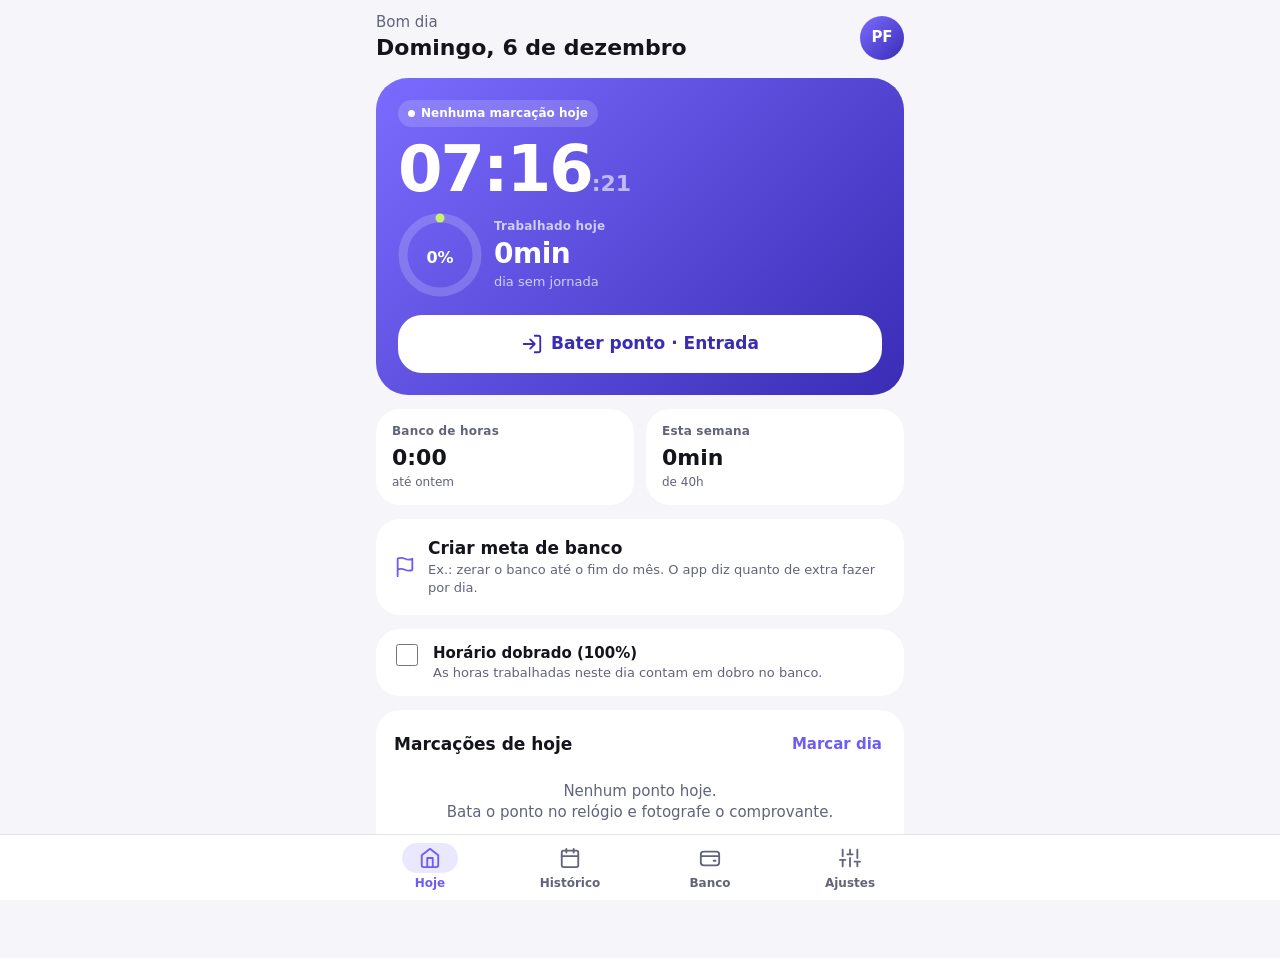
==== index.html @ add98989 "Ponto Foto web (PWA) para iPhone Co-Authored-By: Claude Opus 5.5 <noreply@anthropic.com> Claude-Sess" ====
<!doctype html>
<html lang="pt-BR">
<head>
  <meta charset="utf-8">
  <meta name="viewport" content="width=device-width, initial-scale=1, viewport-fit=cover">
  <title>Ponto Foto</title>
  <meta name="description" content="Registro de ponto pela foto do comprovante, banco de horas e conferência do espelho.">
  <meta name="theme-color" content="#0D0E14">
  <meta name="apple-mobile-web-app-capable" content="yes">
  <meta name="mobile-web-app-capable" content="yes">
  <meta name="apple-mobile-web-app-status-bar-style" content="black-translucent">
  <meta name="apple-mobile-web-app-title" content="Ponto Foto">
  <link rel="manifest" href="manifest.webmanifest">
  <link rel="icon" href="icons/icon-192.png">
  <link rel="apple-touch-icon" href="icons/icon-180.png">
  <link rel="stylesheet" href="css/app.css">
</head>
<body>
  <main id="app"></main>
  <div id="overlay"></div>
  <input id="in-camera" class="hidden-input" type="file" accept="image/*" capture="environment">
  <input id="in-gallery" class="hidden-input" type="file" accept="image/*">
  <input id="in-esp-camera" class="hidden-input" type="file" accept="image/*" capture="environment">
  <input id="in-esp-files" class="hidden-input" type="file" accept="image/*,application/pdf" multiple>
  <input id="in-backup" class="hidden-input" type="file" accept="application/json,.json">
  <script type="module" src="js/app.js"></script>
</body>
</html>
---- css/app.css ----
@font-face {
  font-family: 'Manrope';
  src: url('../vendor/fonts/manrope.woff2') format('woff2');
  font-weight: 200 800;
  font-display: swap;
}

:root {
  --bg: #F5F5FA; --surface: #FFFFFF; --surface-2: #F0F0F7; --surface-3: #E8E8F1;
  --text: #14151C; --muted: #61647A; --outline: #E3E3EC;
  --primary: #6D5DF6; --primary-soft: rgba(109, 93, 246, .14); --on-primary: #fff;
  --entrada: #13A86B; --saida: #E08A00; --positive: #13A86B; --negative: #D93848; --accent: #C6F36B;
  --brand: linear-gradient(135deg, #7B6CFF 0%, #3A2CB5 100%);
  --radius-s: 12px; --radius-m: 18px; --radius-l: 24px; --radius-xl: 32px;
  --safe-b: env(safe-area-inset-bottom, 0px); --safe-t: env(safe-area-inset-top, 0px);
  color-scheme: light;
}
@media (prefers-color-scheme: dark) {
  :root {
    --bg: #0D0E14; --surface: #171923; --surface-2: #1E202B; --surface-3: #262936;
    --text: #ECEDF3; --muted: #9A9DB0; --outline: #272A37;
    --primary: #9D92FF; --primary-soft: rgba(157, 146, 255, .16); --on-primary: #15104A;
    --entrada: #5EE0A0; --saida: #FFC266; --positive: #5EE0A0; --negative: #FF7A85;
    color-scheme: dark;
  }
}

* { box-sizing: border-box; -webkit-tap-highlight-color: transparent; }
html, body { margin: 0; background: var(--bg); color: var(--text); }
body {
  font-family: 'Manrope', -apple-system, system-ui, sans-serif; font-size: 15px; line-height: 1.4;
  -webkit-font-smoothing: antialiased; overscroll-behavior-y: none;
}
button, input, select { font: inherit; color: inherit; }
button { cursor: pointer; border: 0; background: none; padding: 0; }

#app { max-width: 560px; margin: 0 auto; padding: calc(var(--safe-t) + 12px) 16px calc(var(--safe-b) + 96px); }
.stack > * + * { margin-top: 14px; }
.row { display: flex; align-items: center; gap: 12px; }
.grow { flex: 1; min-width: 0; }
.muted { color: var(--muted); }
.small { font-size: 13px; }
.xs { font-size: 12px; }
.center { text-align: center; }
.pos { color: var(--positive); } .neg { color: var(--negative); }
.h1 { font-size: 28px; font-weight: 800; letter-spacing: -.5px; margin: 0; }
.h2 { font-size: 22px; font-weight: 800; margin: 0; }
.h3 { font-size: 17px; font-weight: 800; margin: 0; }
.big { font-size: 26px; font-weight: 800; }
.label { font-size: 12px; font-weight: 700; color: var(--muted); letter-spacing: .2px; }

.card { background: var(--surface); border-radius: var(--radius-l); padding: 18px; }
.card.tight { padding: 14px 16px; }
.card.tap { cursor: pointer; }
.brand { background: var(--brand); color: #fff; border-radius: var(--radius-xl); padding: 22px; }
.brand .muted { color: rgba(255,255,255,.72); }

.pill { display: inline-flex; align-items: center; gap: 6px; padding: 5px 10px; border-radius: 999px; font-size: 12px; font-weight: 700; }
.pill .dot { width: 7px; height: 7px; border-radius: 50%; background: currentColor; }
.chip { display: inline-flex; align-items: center; padding: 7px 12px; border-radius: 999px; background: var(--surface-2); font-weight: 700; font-size: 13px; }
.chip.on { background: var(--primary-soft); color: var(--primary); box-shadow: inset 0 0 0 1.5px var(--primary); }
.chips { display: flex; flex-wrap: wrap; gap: 8px; }

.clock { font-size: 64px; font-weight: 800; letter-spacing: -2px; line-height: 1; }
.clock small { font-size: 22px; opacity: .6; letter-spacing: 0; }

.btn { display: inline-flex; align-items: center; justify-content: center; gap: 8px; height: 50px; padding: 0 18px;
  border-radius: var(--radius-m); background: var(--primary); color: var(--on-primary); font-weight: 800; }
.btn.block { width: 100%; }
.btn.tonal { background: var(--primary-soft); color: var(--primary); }
.btn.outline { background: transparent; color: var(--text); box-shadow: inset 0 0 0 1.5px var(--outline); }
.btn.white { background: #fff; color: #3A2CB5; height: 58px; font-size: 17px; border-radius: var(--radius-l); }
.btn.ghost { background: rgba(255,255,255,.18); color: #fff; }
.btn.danger { background: transparent; color: var(--negative); }
.btn:disabled { opacity: .5; }
.link { color: var(--primary); font-weight: 800; padding: 6px 4px; }
.icon-btn { width: 40px; height: 40px; border-radius: 50%; display: inline-flex; align-items: center; justify-content: center; background: var(--surface-2); font-weight: 800; }

.grid2 { display: grid; grid-template-columns: 1fr 1fr; gap: 12px; }
.grid3 { display: grid; grid-template-columns: 1fr 1fr 1fr; gap: 10px; }
.tile { background: var(--surface); border-radius: var(--radius-l); padding: 14px 16px; }
.tile .v { font-size: 22px; font-weight: 800; margin-top: 4px; }

.avatar { width: 44px; height: 44px; border-radius: 50%; background: var(--brand); color: #fff; display: flex; align-items: center; justify-content: center; font-weight: 800; flex: none; }

.forecast { background: rgba(255,255,255,.12); border-radius: var(--radius-m); padding: 12px; }
.accent { color: var(--accent); }

/* linha do tempo */
.tl-item { display: flex; align-items: center; gap: 14px; padding: 10px 4px; border-radius: var(--radius-m); cursor: pointer; }
.tl-dot { width: 14px; height: 14px; border-radius: 50%; flex: none; }
.tl-time { font-size: 21px; font-weight: 800; width: 70px; }
.tl-gap { margin-left: 10px; padding-left: 28px; border-left: 2px solid var(--outline); height: 22px; font-size: 12px; color: var(--muted); display: flex; align-items: center; }

/* calendário */
.cal { display: grid; grid-template-columns: repeat(7, 1fr); gap: 4px; }
.cal .wd { text-align: center; font-size: 12px; font-weight: 700; color: var(--muted); padding-bottom: 4px; }
.cal .c { aspect-ratio: 1; border-radius: var(--radius-s); display: flex; flex-direction: column; align-items: center; justify-content: center; font-weight: 700; font-size: 14px; }
.cal .c.rec { background: var(--surface-2); }
.cal .c.spec { background: var(--primary-soft); }
.cal .c.today { box-shadow: inset 0 0 0 2px var(--primary); font-weight: 800; }
.cal .c.future { opacity: .35; }
.cal .c i { width: 5px; height: 5px; border-radius: 50%; margin-top: 3px; }

.progress { height: 8px; border-radius: 99px; background: var(--surface-3); overflow: hidden; }
.progress > div { height: 100%; background: var(--primary); border-radius: 99px; }

/* barra de abas */
.tabbar { position: fixed; left: 0; right: 0; bottom: 0; background: var(--surface); border-top: 1px solid var(--outline);
  display: flex; justify-content: center; padding: 8px 8px calc(var(--safe-b) + 8px); z-index: 10; }
.tabbar .in { display: flex; width: 100%; max-width: 560px; }
.tab { flex: 1; display: flex; flex-direction: column; align-items: center; gap: 2px; font-size: 12px; font-weight: 700; color: var(--muted); }
.tab .ic { width: 56px; height: 30px; border-radius: 99px; display: flex; align-items: center; justify-content: center; }
.tab.on { color: var(--primary); }
.tab.on .ic { background: var(--primary-soft); }
.tab svg, .ico { width: 22px; height: 22px; fill: none; stroke: currentColor; stroke-width: 2; stroke-linecap: round; stroke-linejoin: round; }

/* folhas (bottom sheets) */
.scrim { position: fixed; inset: 0; background: rgba(0,0,0,.45); z-index: 20; animation: fade .15s; }
.sheet { position: fixed; left: 0; right: 0; bottom: 0; z-index: 21; background: var(--bg); border-radius: 28px 28px 0 0;
  max-height: 92vh; overflow: auto; padding: 10px 20px calc(var(--safe-b) + 24px); animation: up .2s ease-out; max-width: 560px; margin: 0 auto; }
.sheet .grab { width: 36px; height: 4px; border-radius: 4px; background: var(--outline); margin: 0 auto 14px; }
.full { position: fixed; inset: 0; z-index: 22; background: var(--bg); overflow: auto; padding: calc(var(--safe-t) + 12px) 16px calc(var(--safe-b) + 96px); }
.full .bar { position: fixed; left: 0; right: 0; bottom: 0; padding: 12px 16px calc(var(--safe-b) + 12px); background: var(--bg); }
@keyframes up { from { transform: translateY(40px); opacity: 0; } }
@keyframes fade { from { opacity: 0; } }

.action { display: flex; align-items: center; gap: 14px; padding: 12px 0; cursor: pointer; }
.badge { width: 50px; height: 50px; border-radius: 15px; display: flex; align-items: center; justify-content: center; flex: none; }
.field { display: block; background: var(--surface-2); border-radius: var(--radius-m); padding: 10px 14px; }
.field span { display: block; font-size: 12px; font-weight: 700; color: var(--muted); }
.field input, .field select { width: 100%; border: 0; background: transparent; font-size: 20px; font-weight: 800; padding: 2px 0; outline: none; }
.toggle2 { display: grid; grid-template-columns: 1fr 1fr; gap: 10px; }
.toggle2 button { height: 54px; border-radius: var(--radius-m); background: var(--surface-2); font-weight: 800; color: var(--muted); }
.toggle2 button.on-e { background: color-mix(in srgb, var(--entrada) 18%, transparent); color: var(--entrada); box-shadow: inset 0 0 0 2px var(--entrada); }
.toggle2 button.on-s { background: color-mix(in srgb, var(--saida) 18%, transparent); color: var(--saida); box-shadow: inset 0 0 0 2px var(--saida); }
.check { display: flex; align-items: flex-start; gap: 12px; padding: 8px 4px; cursor: pointer; }
.check input { width: 22px; height: 22px; accent-color: var(--primary); margin-top: 1px; flex: none; }
.notice { display: flex; gap: 10px; padding: 12px; border-radius: var(--radius-m); font-size: 14px; }
.crop { width: 100%; border-radius: var(--radius-m); background: #fff; display: block; }
.photo { width: 100%; height: 180px; object-fit: cover; border-radius: var(--radius-m); display: block; }
.stepper { display: flex; align-items: center; gap: 8px; }
.stepper .val { min-width: 76px; text-align: center; font-weight: 800; font-size: 17px; }
.stepper input[type=time] { width: 96px; text-align: center; font-weight: 800; font-size: 16px; border: 0; background: var(--surface-2); border-radius: 10px; padding: 6px; }

.toast { position: fixed; left: 16px; right: 16px; bottom: calc(var(--safe-b) + 84px); z-index: 30; max-width: 528px; margin: 0 auto;
  background: #22242F; color: #fff; border-radius: var(--radius-m); padding: 14px 16px; display: flex; gap: 12px; align-items: center; animation: up .2s; }
.toast button { color: var(--accent); font-weight: 800; }
.loading { position: fixed; inset: 0; z-index: 40; background: rgba(0,0,0,.5); display: flex; align-items: center; justify-content: center; }
.loading .box { background: var(--surface); border-radius: var(--radius-l); padding: 22px; display: flex; gap: 14px; align-items: center; max-width: 320px; }
.spin { width: 28px; height: 28px; border-radius: 50%; border: 3px solid var(--primary-soft); border-top-color: var(--primary); animation: spin 1s linear infinite; flex: none; }
@keyframes spin { to { transform: rotate(360deg); } }
.viewer { position: fixed; inset: 0; z-index: 50; background: #000; overflow: auto; }
.viewer img { width: 100%; display: block; }
.viewer img.z { width: 300%; }
.viewer .close { position: fixed; top: calc(var(--safe-t) + 12px); right: 12px; background: rgba(255,255,255,.2); color: #fff; }
.hidden-input { position: absolute; width: 1px; height: 1px; opacity: 0; pointer-events: none; }
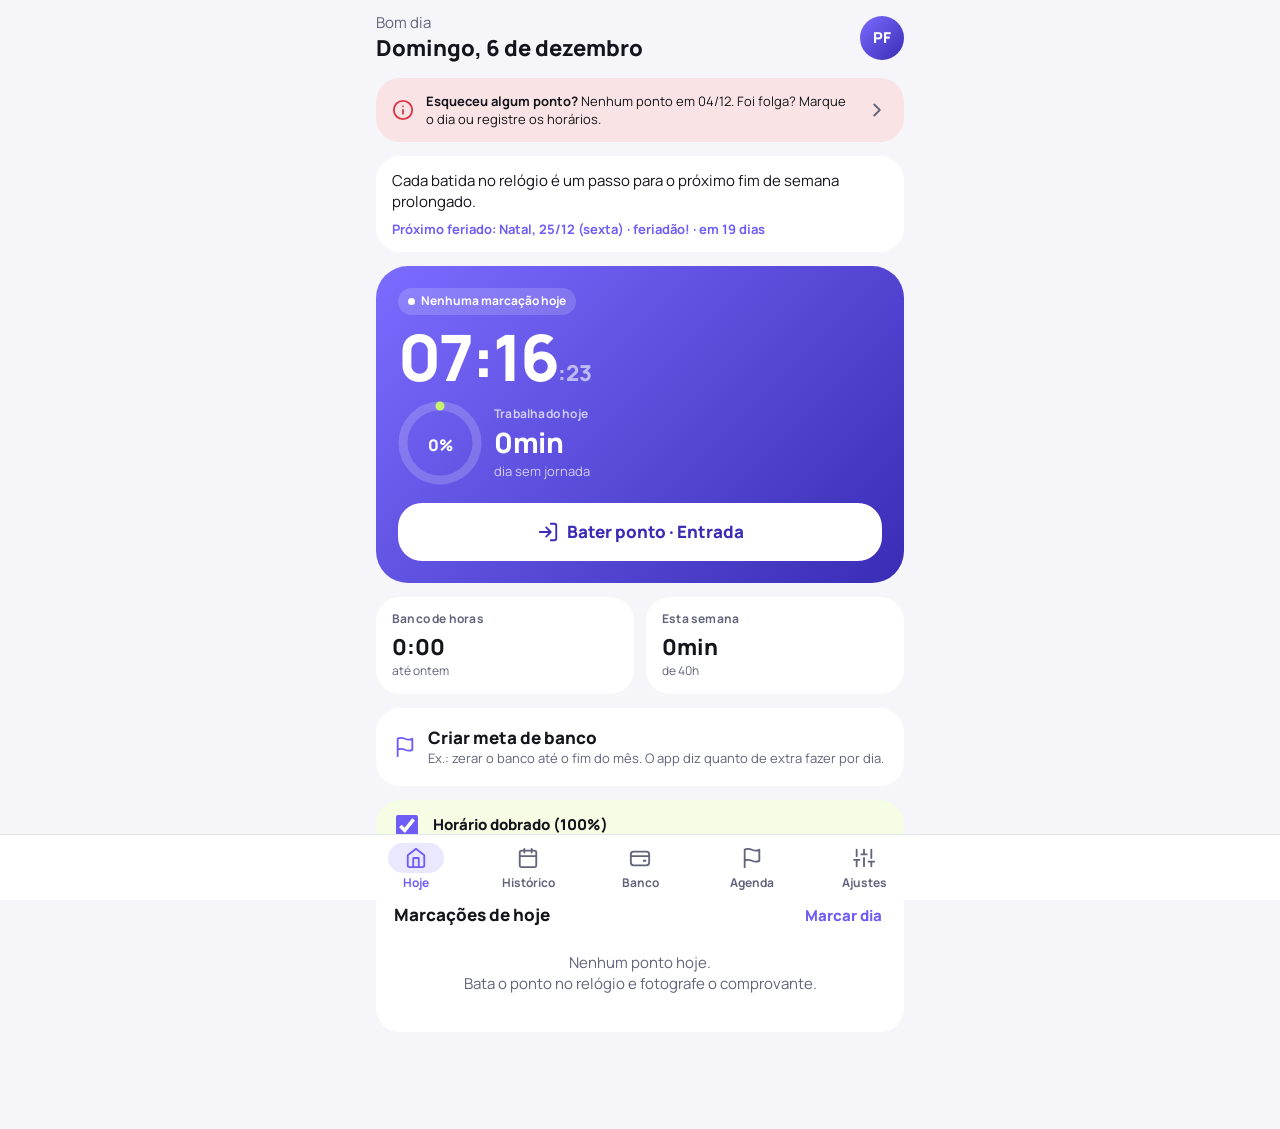
==== commit 2b417478: "Web 1.4: assistente de leitura, marcar na foto, busca de cidade, CSP, backup validado, ações fixadas" ====
--- a/index.html
+++ b/index.html
@@ -2,6 +2,7 @@
 <html lang="pt-BR">
 <head>
   <meta charset="utf-8">
+  <meta http-equiv="Content-Security-Policy" content="default-src 'self'; script-src 'self' blob: 'unsafe-eval' 'wasm-unsafe-eval'; worker-src 'self' blob:; connect-src 'self' blob: data:; img-src 'self' blob: data:; style-src 'self' 'unsafe-inline'; font-src 'self' data:; object-src 'none'; base-uri 'self'; form-action 'none'">
   <meta name="viewport" content="width=device-width, initial-scale=1, viewport-fit=cover">
   <title>Ponto Foto</title>
   <meta name="description" content="Registro de ponto pela foto do comprovante, banco de horas e conferência do espelho.">
--- a/css/app.css
+++ b/css/app.css
@@ -155,3 +155,13 @@
 .viewer img.z { width: 300%; }
 .viewer .close { position: fixed; top: calc(var(--safe-t) + 12px); right: 12px; background: rgba(255,255,255,.2); color: #fff; }
 .hidden-input { position: absolute; width: 1px; height: 1px; opacity: 0; pointer-events: none; }
+
+/* Marcar na foto onde estão hora e data */
+.viewer.mark { display: flex; flex-direction: column; overflow: hidden; color: #fff; }
+.mark-top { padding: calc(var(--safe-t) + 12px) 16px 8px; }
+.mark-area { position: relative; flex: 1; min-height: 0; display: flex; align-items: center; justify-content: center; padding: 8px; }
+.mark-area img { max-width: 100%; max-height: 100%; width: auto !important; object-fit: contain; user-select: none; -webkit-user-drag: none; }
+.mark-area canvas { position: absolute; touch-action: none; }
+.mark-bar { padding: 12px 16px calc(var(--safe-b, 0px) + 12px); gap: 8px; }
+.mark-bar .btn { width: auto; padding: 0 16px; }
+.mark-bar .btn.outline { color: #fff; border-color: rgba(255,255,255,.5); }
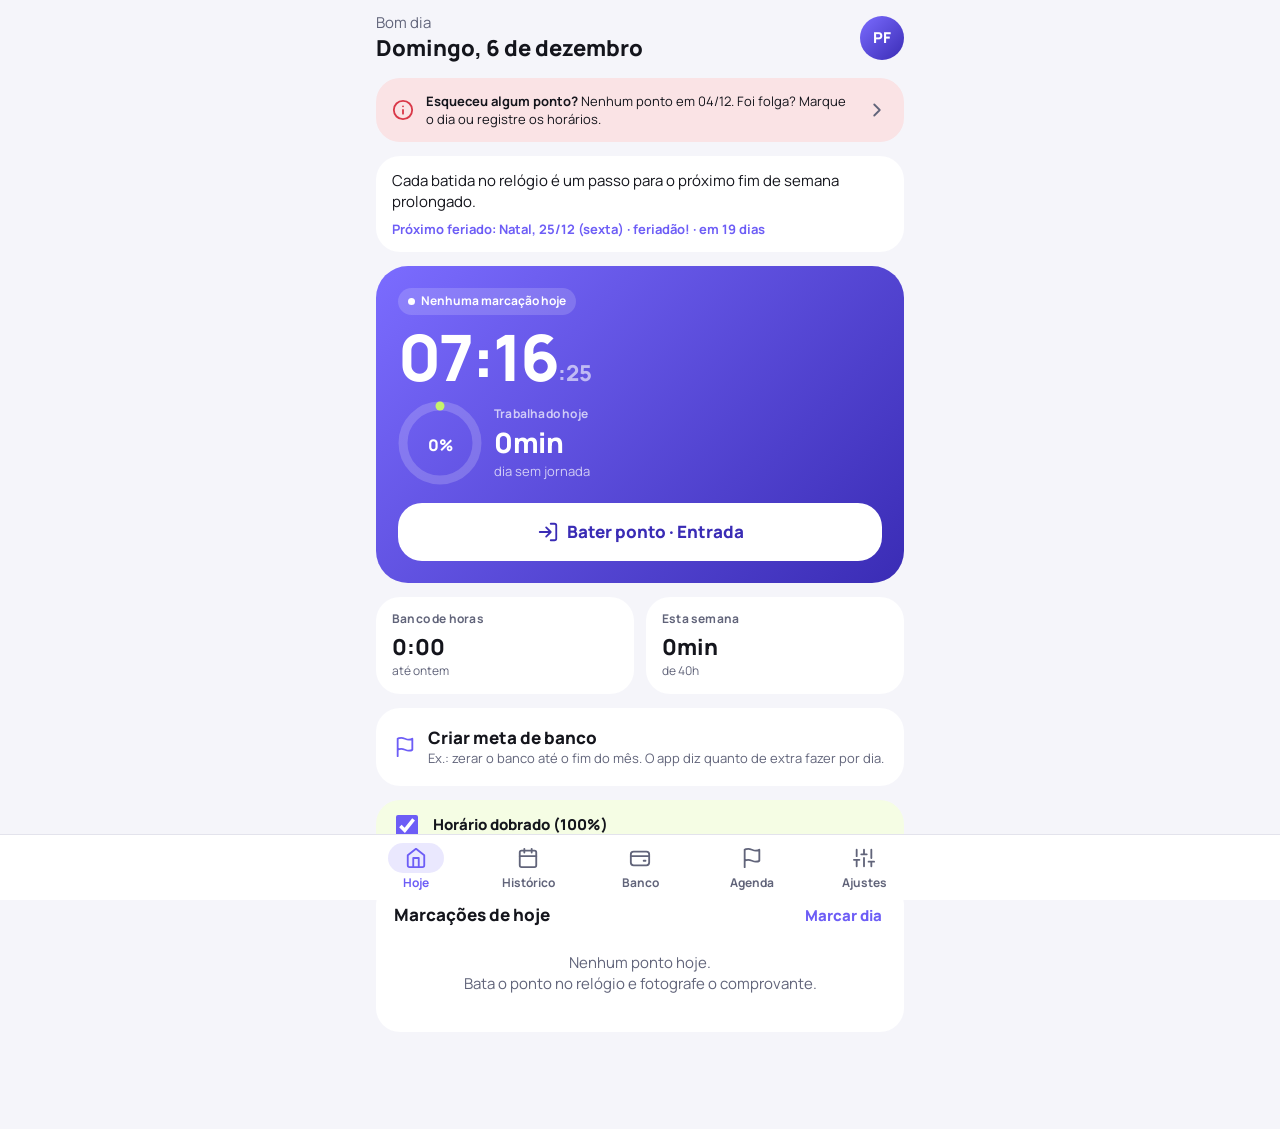
==== commit 138adf84: "Comprovante em PDF (REP-P) Co-Authored-By: Claude Opus 5.5 <noreply@anthropic.com> Claude-Session: h" ====
--- a/index.html
+++ b/index.html
@@ -20,7 +20,7 @@
   <main id="app"></main>
   <div id="overlay"></div>
   <input id="in-camera" class="hidden-input" type="file" accept="image/*" capture="environment">
-  <input id="in-gallery" class="hidden-input" type="file" accept="image/*">
+  <input id="in-gallery" class="hidden-input" type="file" accept="image/*,application/pdf">
   <input id="in-esp-camera" class="hidden-input" type="file" accept="image/*" capture="environment">
   <input id="in-esp-files" class="hidden-input" type="file" accept="image/*,application/pdf" multiple>
   <input id="in-backup" class="hidden-input" type="file" accept="application/json,.json">
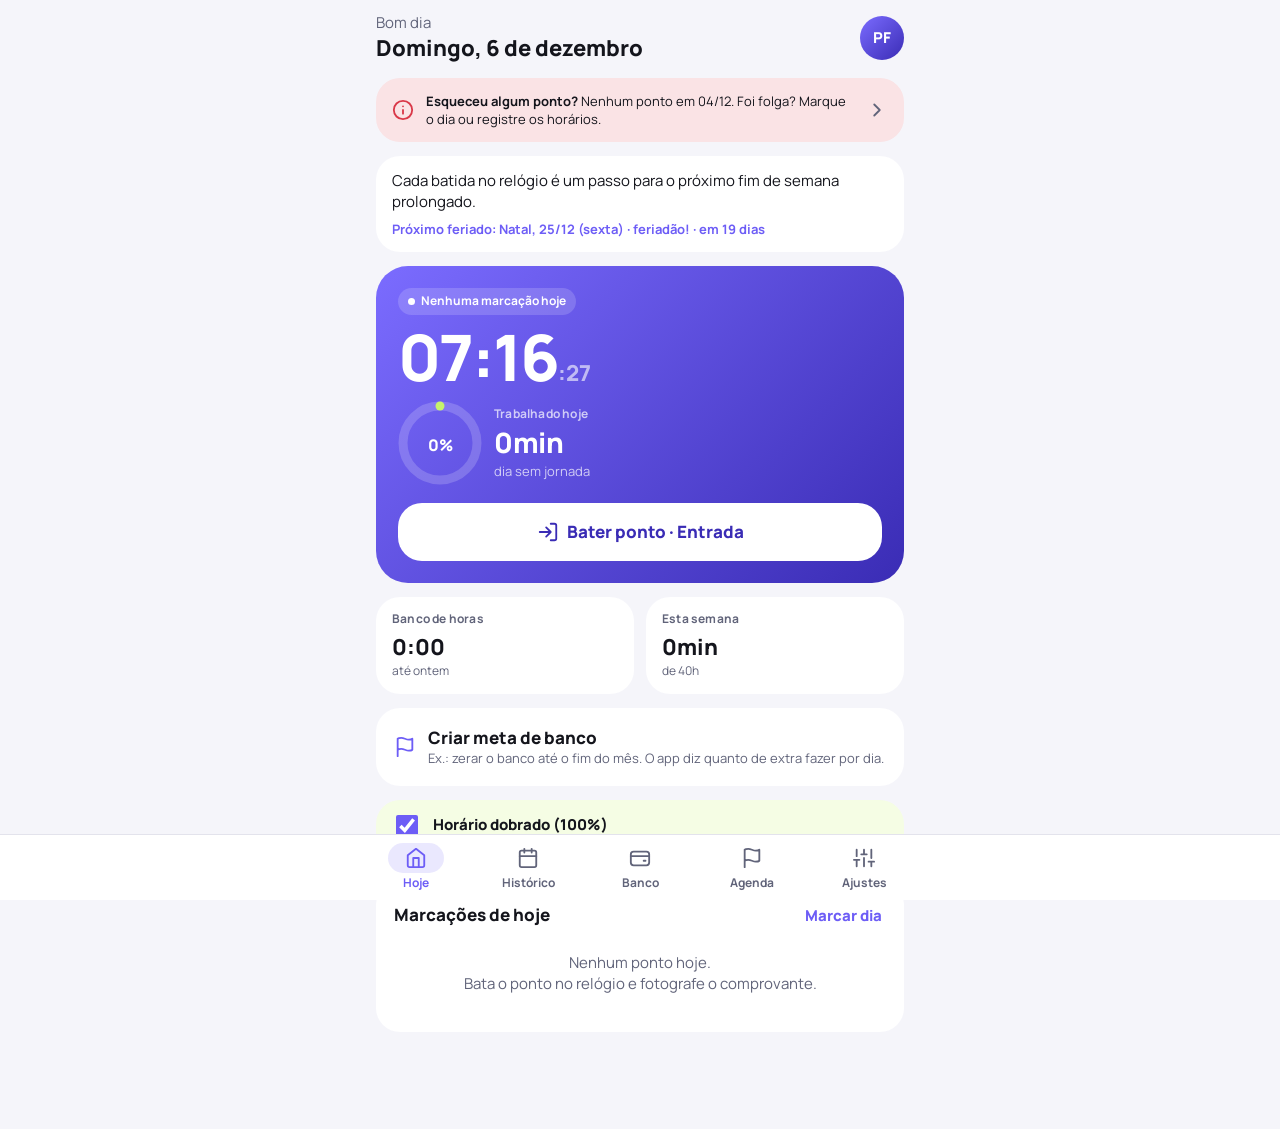
==== commit ef84817c: "Web 1.5: consultas e faltas agendadas, extras em R$, corridas e entregas, Ponto Foto Escalas (patrõe" ====
--- a/index.html
+++ b/index.html
@@ -21,6 +21,7 @@
   <div id="overlay"></div>
   <input id="in-camera" class="hidden-input" type="file" accept="image/*" capture="environment">
   <input id="in-gallery" class="hidden-input" type="file" accept="image/*,application/pdf">
+  <input id="in-print" class="hidden-input" type="file" accept="image/*">
   <input id="in-esp-camera" class="hidden-input" type="file" accept="image/*" capture="environment">
   <input id="in-esp-files" class="hidden-input" type="file" accept="image/*,application/pdf" multiple>
   <input id="in-backup" class="hidden-input" type="file" accept="application/json,.json">
